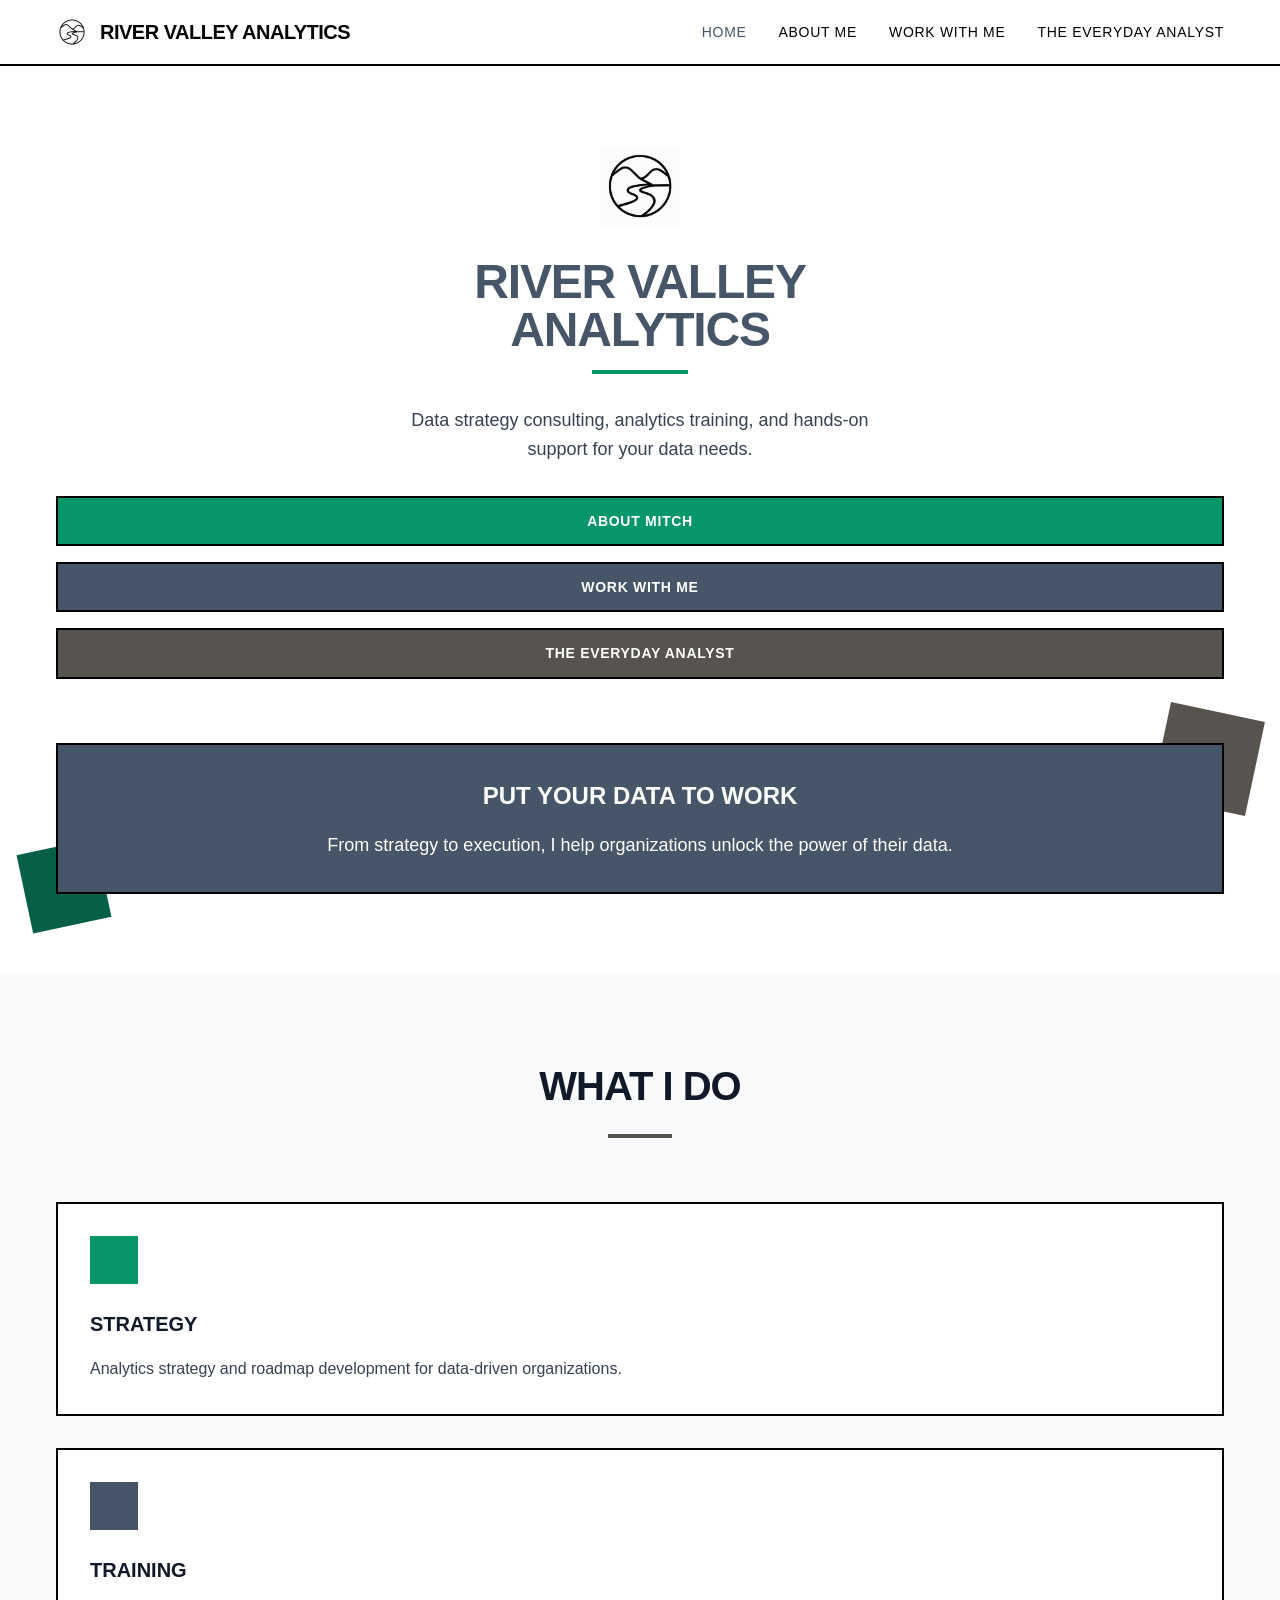
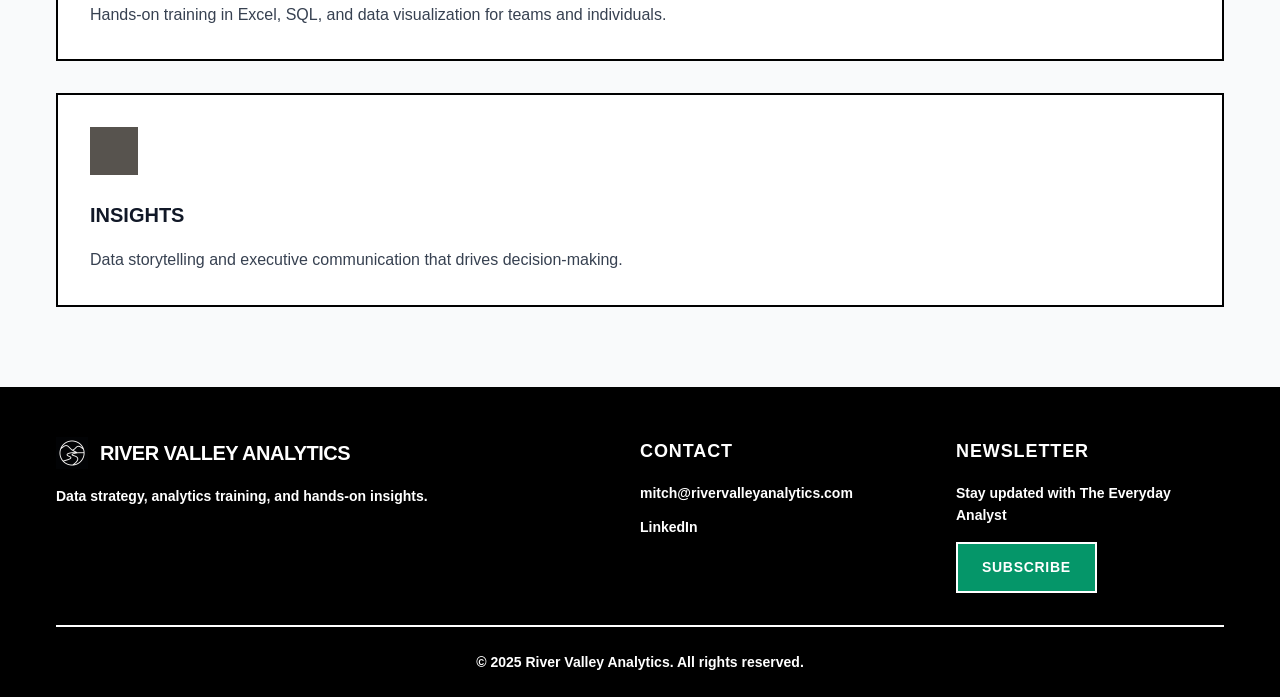
==== index.html @ a7c8295b "creating new site" ====
<!DOCTYPE html>
<html lang="en">
<head>
    <meta charset="UTF-8">
    <meta name="viewport" content="width=device-width, initial-scale=1.0">
    <title>River Valley Analytics</title>
    <meta name="description" content="Data strategy, analytics training, and hands-on insights from an experienced analytics leader.">
    <link rel="stylesheet" href="styles.css">
</head>
<body>
    <!-- Navigation -->
    <nav class="nav">
        <div class="nav-container">
            <div class="nav-content">
                <a href="index.html" class="nav-brand">
                    <img src="public/images/river-valley-logo.png" alt="River Valley Analytics Logo" class="nav-logo">
                    <span class="nav-title">River Valley Analytics</span>
                </a>
                
                <div class="nav-links">
                    <a href="index.html" class="nav-link active">Home</a>
                    <a href="about.html" class="nav-link">About Me</a>
                    <a href="work-with-me.html" class="nav-link">Work With Me</a>
                    <a href="the-everyday-analyst.html" class="nav-link">The Everyday Analyst</a>
                </div>
            </div>
        </div>
    </nav>

    <!-- Main Content -->
    <main>
        <!-- Hero Section -->
        <section class="hero">
            <div class="container">
                <div class="hero-grid">
                    <div class="hero-content">
                        <div class="hero-logo">
                            <img src="public/images/river-valley-logo.png" alt="River Valley Analytics Logo" class="hero-logo-img">
                        </div>
                        
                        <h1 class="hero-title">
                            River Valley
                            <span class="hero-title-accent">Analytics</span>
                        </h1>
                        <div class="hero-divider"></div>
                        
                        <p class="hero-description">
                            Data strategy consulting, analytics training, and hands-on support for your data needs.
                        </p>
                        
                        <div class="hero-buttons">
                            <a href="about.html" class="btn btn-primary">About Mitch</a>
                            <a href="work-with-me.html" class="btn btn-secondary">Work With Me</a>
                            <a href="the-everyday-analyst.html" class="btn btn-tertiary">The Everyday Analyst</a>
                        </div>
                    </div>
                    
                    <div class="hero-card-container">
                        <div class="hero-decorative hero-decorative-1"></div>
                        <div class="hero-decorative hero-decorative-2"></div>
                        <div class="hero-card">
                            <h3 class="hero-card-title">Put Your Data to Work</h3>
                            <p class="hero-card-text">
                                From strategy to execution, I help organizations unlock the power of their data.
                            </p>
                        </div>
                    </div>
                </div>
            </div>
        </section>
        
        <!-- Features Section -->
        <section class="features">
            <div class="container">
                <div class="features-header">
                    <h2 class="features-title">What I Do</h2>
                    <div class="features-divider"></div>
                </div>
                
                <div class="features-grid">
                    <div class="feature-card">
                        <div class="feature-icon feature-icon-strategy"></div>
                        <h3 class="feature-title">Strategy</h3>
                        <p class="feature-description">
                            Analytics strategy and roadmap development for data-driven organizations.
                        </p>
                    </div>
                    
                    <div class="feature-card">
                        <div class="feature-icon feature-icon-training"></div>
                        <h3 class="feature-title">Training</h3>
                        <p class="feature-description">
                            Hands-on training in Excel, SQL, and data visualization for teams and individuals.
                        </p>
                    </div>
                    
                    <div class="feature-card">
                        <div class="feature-icon feature-icon-insights"></div>
                        <h3 class="feature-title">Insights</h3>
                        <p class="feature-description">
                            Data storytelling and executive communication that drives decision-making.
                        </p>
                    </div>
                </div>
            </div>
        </section>
    </main>

    <!-- Footer -->
    <footer class="footer">
        <div class="container">
            <div class="footer-grid">
                <div class="footer-brand">
                    <div class="footer-logo">
                        <img src="public/images/river-valley-logo.png" alt="River Valley Analytics Logo" class="footer-logo-img">
                        <h3 class="footer-brand-title">River Valley Analytics</h3>
                    </div>
                    <p class="footer-brand-text">Data strategy, analytics training, and hands-on insights.</p>
                </div>
                
                <div class="footer-contact">
                    <h4 class="footer-section-title">Contact</h4>
                    <div class="footer-links">
                        <a href="mailto:mitch@rivervalleyanalytics.com" class="footer-link">
                            <span>mitch@rivervalleyanalytics.com</span>
                        </a>
                        <a href="https://www.linkedin.com/in/gravesmitchell/" target="_blank" rel="noopener noreferrer" class="footer-link">
                            <span>LinkedIn</span>
                        </a>
                    </div>
                </div>
                
                <div class="footer-newsletter">
                    <h4 class="footer-section-title">Newsletter</h4>
                    <p class="footer-newsletter-text">Stay updated with The Everyday Analyst</p>
                    <a href="https://theeverydayanalyst.substack.com/" target="_blank" rel="noopener noreferrer" class="btn btn-newsletter">
                        Subscribe
                    </a>
                </div>
            </div>
            
            <div class="footer-bottom">
                <p class="footer-copyright">© 2025 River Valley Analytics. All rights reserved.</p>
            </div>
        </div>
    </footer>

    <!-- <script src="script.js"></script> -->
</body>
</html>
---- styles.css ----
/* Reset and Base Styles */
* {
  margin: 0;
  padding: 0;
  box-sizing: border-box;
}

body {
  font-family: -apple-system, BlinkMacSystemFont, "Segoe UI", Roboto, sans-serif;
  line-height: 1.6;
  color: #111827;
  background-color: #ffffff;
}

.container {
  max-width: 1200px;
  margin: 0 auto;
  padding: 0 1rem;
}

/* Navigation */
.nav {
  background: #ffffff;
  border-bottom: 2px solid #000000;
  position: sticky;
  top: 0;
  z-index: 1000;
}

.nav-container {
  max-width: 1200px;
  margin: 0 auto;
  padding: 0 1rem;
}

.nav-content {
  display: flex;
  flex-direction: column;
  gap: 1rem;
  padding: 1rem 0;
}

.nav-brand {
  display: flex;
  align-items: center;
  justify-content: center;
  gap: 0.75rem;
  text-decoration: none;
  color: #000000;
  transition: opacity 0.2s;
}

.nav-brand:hover {
  opacity: 0.8;
}

.nav-logo {
  width: 2rem;
  height: 2rem;
}

.nav-title {
  font-weight: 700;
  font-size: 1.125rem;
  text-transform: uppercase;
  letter-spacing: -0.025em;
}

.nav-links {
  display: flex;
  flex-direction: column;
  gap: 0.75rem;
  align-items: center;
}

.nav-link {
  font-weight: 500;
  text-transform: uppercase;
  letter-spacing: 0.05em;
  font-size: 0.875rem;
  text-decoration: none;
  color: #000000;
  transition: color 0.2s;
  padding: 0.5rem 1rem;
  border: 1px solid transparent;
}

.nav-link:hover,
.nav-link.active {
  color: #475569;
  border-color: #475569;
}

/* Remove mobile menu elements since we're not using them */
.mobile-menu-btn,
.mobile-menu {
  display: none;
}

/* Desktop Navigation - horizontal layout */
@media (min-width: 768px) {
  .nav-content {
    flex-direction: row;
    justify-content: space-between;
    align-items: center;
    padding: 0;
    height: 4rem;
  }

  .nav-brand {
    justify-content: flex-start;
  }

  .nav-title {
    font-size: 1.25rem;
  }

  .nav-links {
    flex-direction: row;
    gap: 2rem;
  }

  .nav-link {
    padding: 0;
    border: none;
  }
}

/* Tablet Navigation - slightly more compact */
@media (min-width: 480px) and (max-width: 767px) {
  .nav-links {
    flex-direction: row;
    flex-wrap: wrap;
    justify-content: center;
    gap: 1rem;
  }

  .nav-link {
    font-size: 0.8rem;
    padding: 0.4rem 0.8rem;
  }
}

/* Buttons */
.btn {
  display: inline-flex;
  align-items: center;
  justify-content: center;
  gap: 0.5rem;
  padding: 0.75rem 1.5rem;
  font-weight: 700;
  text-transform: uppercase;
  letter-spacing: 0.05em;
  font-size: 0.875rem;
  text-decoration: none;
  border: 2px solid #000000;
  transition: all 0.2s;
  cursor: pointer;
}

.btn:hover {
  transform: translate(1px, 1px);
  box-shadow: 4px 4px 0px 0px #000000;
}

.btn-primary {
  background: #059669;
  color: #ffffff;
}

.btn-primary:hover {
  background: #047857;
}

.btn-secondary {
  background: #475569;
  color: #ffffff;
}

.btn-secondary:hover {
  background: #334155;
}

.btn-tertiary {
  background: #57534e;
  color: #ffffff;
}

.btn-tertiary:hover {
  background: #44403c;
}

.btn-newsletter {
  background: #059669;
  color: #ffffff;
  border-color: #ffffff;
}

.btn-newsletter:hover {
  background: #ffffff;
  color: #000000;
  box-shadow: 4px 4px 0px 0px #ffffff;
}

.btn-cta {
  background: #059669;
  color: #ffffff;
  border-color: #ffffff;
}

.btn-cta:hover {
  box-shadow: 4px 4px 0px 0px #ffffff;
}

/* Hero Section */
.hero {
  padding: 5rem 0;
}

.hero-grid {
  display: grid;
  grid-template-columns: 1fr;
  gap: 4rem;
  align-items: center;
}

.hero-content {
  text-align: center;
}

.hero-logo {
  display: flex;
  justify-content: center;
  margin-bottom: 2rem;
}

.hero-logo-img {
  width: 5rem;
  height: 5rem;
}

.hero-title {
  font-weight: 900;
  font-size: 3rem;
  text-transform: uppercase;
  letter-spacing: -0.025em;
  line-height: 1;
  color: #475569;
  margin-bottom: 1rem;
}

.hero-title-accent {
  display: block;
  color: #475569;
}

.hero-divider {
  width: 6rem;
  height: 0.25rem;
  background: #059669;
  margin: 0 auto 2rem;
}

.hero-description {
  font-size: 1.125rem;
  font-weight: 500;
  color: #374151;
  margin-bottom: 2rem;
  max-width: 32rem;
  margin-left: auto;
  margin-right: auto;
}

.hero-buttons {
  display: flex;
  flex-direction: column;
  gap: 1rem;
}

.hero-card-container {
  position: relative;
}

.hero-decorative {
  position: absolute;
  z-index: -1;
}

.hero-decorative-1 {
  top: -2rem;
  right: -2rem;
  width: 6rem;
  height: 6rem;
  background: #57534e;
  transform: rotate(12deg);
}

.hero-decorative-2 {
  bottom: -2rem;
  left: -2rem;
  width: 5rem;
  height: 5rem;
  background: #065f46;
  transform: rotate(-12deg);
}

.hero-card {
  background: #475569;
  color: #ffffff;
  padding: 2rem;
  border: 2px solid #000000;
  text-align: center;
  position: relative;
  z-index: 10;
  transition: all 0.2s;
}

.hero-card:hover {
  transform: translate(1px, 1px);
  box-shadow: 6px 6px 0px 0px #000000;
}

.hero-card-title {
  font-weight: 700;
  font-size: 1.5rem;
  text-transform: uppercase;
  margin-bottom: 1rem;
}

.hero-card-text {
  font-weight: 500;
  font-size: 1.125rem;
}

/* Features Section */
.features {
  padding: 5rem 0;
  background: #f9fafb;
}

.features-header {
  text-align: center;
  margin-bottom: 4rem;
}

.features-title {
  font-weight: 700;
  font-size: 2.5rem;
  text-transform: uppercase;
  letter-spacing: -0.025em;
  margin-bottom: 1rem;
}

.features-divider {
  width: 4rem;
  height: 0.25rem;
  background: #57534e;
  margin: 0 auto;
}

.features-grid {
  display: grid;
  grid-template-columns: 1fr;
  gap: 2rem;
}

.feature-card {
  background: #ffffff;
  padding: 2rem;
  border: 2px solid #000000;
  transition: all 0.2s;
}

.feature-card:hover {
  transform: translate(1px, 1px);
  box-shadow: 6px 6px 0px 0px #000000;
}

.feature-icon {
  width: 3rem;
  height: 3rem;
  margin-bottom: 1.5rem;
}

.feature-icon-strategy {
  background: #059669;
}

.feature-icon-training {
  background: #475569;
}

.feature-icon-insights {
  background: #57534e;
}

.feature-title {
  font-weight: 700;
  font-size: 1.25rem;
  text-transform: uppercase;
  margin-bottom: 1rem;
}

.feature-description {
  font-weight: 500;
  color: #374151;
}

/* Page Content */
.page-content {
  padding: 5rem 0;
}

.page-header {
  text-align: center;
  margin-bottom: 4rem;
}

.page-logo {
  display: flex;
  justify-content: center;
  margin-bottom: 1.5rem;
}

.page-logo-img {
  width: 4rem;
  height: 4rem;
}

.page-title {
  font-weight: 900;
  font-size: 3rem;
  text-transform: uppercase;
  letter-spacing: -0.025em;
  margin-bottom: 1rem;
}

.page-title-accent {
  color: #475569;
}

.page-divider {
  width: 6rem;
  height: 0.25rem;
  background: #059669;
  margin: 0 auto 1.5rem;
}

.page-description {
  font-size: 1.125rem;
  font-weight: 500;
  color: #374151;
  max-width: 48rem;
  margin: 0 auto;
}

/* About Page */
.about-grid {
  display: grid;
  grid-template-columns: 1fr;
  gap: 3rem;
}

.about-content {
  display: flex;
  flex-direction: column;
  gap: 2rem;
}

.content-card {
  background: #ffffff;
  padding: 2rem;
  border: 2px solid #000000;
  transition: all 0.2s;
}

.content-card:hover {
  transform: translate(1px, 1px);
  box-shadow: 6px 6px 0px 0px #000000;
}

.content-card-primary {
  background: #475569;
  color: #ffffff;
}

.content-card-title {
  font-weight: 700;
  font-size: 1.5rem;
  text-transform: uppercase;
  margin-bottom: 1.5rem;
}

.content-card-text p {
  margin-bottom: 1rem;
}

.content-card-text p:last-child {
  margin-bottom: 0;
}

.about-sidebar {
  display: flex;
  flex-direction: column;
  gap: 2rem;
}

.profile-card {
  background: #ffffff;
  padding: 2rem;
  border: 2px solid #000000;
  text-align: center;
  transition: all 0.2s;
}

.profile-card:hover {
  transform: translate(1px, 1px);
  box-shadow: 6px 6px 0px 0px #000000;
}

.profile-image {
  width: 10rem;
  height: 10rem;
  margin: 0 auto 1.5rem;
  overflow: hidden;
  border: 2px solid #000000;
}

.profile-img {
  width: 100%;
  height: 100%;
  object-fit: cover;
}

.profile-name {
  font-weight: 700;
  font-size: 1.25rem;
  text-transform: uppercase;
  margin-bottom: 0.5rem;
}

.profile-title {
  font-weight: 500;
  color: #6b7280;
}

.highlights-card {
  background: #57534e;
  color: #ffffff;
  padding: 2rem;
  border: 2px solid #000000;
  transition: all 0.2s;
}

.highlights-card:hover {
  transform: translate(1px, 1px);
  box-shadow: 6px 6px 0px 0px #000000;
}

.highlights-title {
  font-weight: 700;
  font-size: 1.25rem;
  text-transform: uppercase;
  margin-bottom: 1.5rem;
}

.highlights-content {
  display: flex;
  flex-direction: column;
  gap: 1.5rem;
}

.highlight-item {
  display: flex;
  flex-direction: column;
  gap: 0.5rem;
}

.highlight-label {
  font-weight: 700;
  font-size: 0.875rem;
  text-transform: uppercase;
  color: #86efac;
}

.highlight-value {
  font-weight: 500;
  font-size: 1.125rem;
}

.highlight-list {
  display: flex;
  flex-direction: column;
  gap: 0.25rem;
}

.highlight-list-item {
  font-weight: 500;
  font-size: 0.875rem;
}

.toolset-grid {
  display: grid;
  grid-template-columns: 1fr 1fr;
  gap: 0.25rem;
}

.tool-tag {
  background: #ffffff;
  color: #57534e;
  padding: 0.25rem 0.5rem;
  font-weight: 500;
  font-size: 0.75rem;
  text-align: center;
}

/* Services Grid */
.services-grid {
  display: grid;
  grid-template-columns: 1fr;
  gap: 3rem;
  margin-bottom: 4rem;
}

.service-section {
  display: flex;
  flex-direction: column;
  gap: 2rem;
}

.service-card {
  padding: 2rem;
  border: 2px solid #000000;
  transition: all 0.2s;
}

.service-card:hover {
  transform: translate(1px, 1px);
  box-shadow: 6px 6px 0px 0px #000000;
}

.service-card-primary {
  background: #475569;
  color: #ffffff;
}

.service-card-secondary {
  background: #059669;
  color: #ffffff;
}

.service-card-title {
  font-weight: 700;
  font-size: 1.5rem;
  text-transform: uppercase;
  margin-bottom: 1.5rem;
}

.service-list {
  display: flex;
  flex-direction: column;
  gap: 1.5rem;
}

.service-item-title {
  font-weight: 700;
  font-size: 1.125rem;
  text-transform: uppercase;
  margin-bottom: 0.5rem;
}

.service-item-tagline {
  font-weight: 500;
  font-size: 0.8rem;
  color: #86efac;
  margin-bottom: 0.5rem;
}

.service-item-description {
  font-size: 0.875rem;
}

.engagement-card {
  background: #57534e;
  color: #ffffff;
  padding: 2rem;
  border: 2px solid #000000;
  transition: all 0.2s;
}

.engagement-card:hover {
  transform: translate(1px, 1px);
  box-shadow: 6px 6px 0px 0px #000000;
}

.engagement-title {
  font-weight: 700;
  font-size: 1.25rem;
  text-transform: uppercase;
  margin-bottom: 1rem;
}

.engagement-steps {
  display: flex;
  flex-direction: column;
  gap: 0.75rem;
}

.engagement-step {
  display: flex;
  align-items: center;
  gap: 0.75rem;
}

.engagement-step-number {
  width: 2rem;
  height: 2rem;
  background: #ffffff;
  color: #57534e;
  font-weight: 700;
  font-size: 0.875rem;
  display: flex;
  align-items: center;
  justify-content: center;
}

.engagement-step-text {
  font-weight: 500;
}

/* CTA Section */
.cta-section {
  margin-top: 4rem;
}

.cta-card {
  background: #000000;
  color: #ffffff;
  padding: 2rem;
  text-align: center;
  border: 2px solid #000000;
}

.cta-title {
  font-weight: 700;
  font-size: 1.875rem;
  text-transform: uppercase;
  margin-bottom: 1rem;
}

.cta-description {
  font-size: 1.125rem;
  font-weight: 500;
  margin-bottom: 2rem;
  max-width: 32rem;
  margin-left: auto;
  margin-right: auto;
}

.cta-note {
  font-weight: 500;
  color: #d1d5db;
  margin-top: 1.5rem;
}

.btn-icon {
  font-size: 1.25rem;
}

/* The Everyday Analyst Page */
.analyst-page {
  padding: 5rem 0;
  background: #f9fafb;
}

.analyst-header {
  text-align: center;
  margin-bottom: 4rem;
}

.analyst-title {
  font-weight: 900;
  font-size: 2.5rem;
  text-transform: uppercase;
  letter-spacing: -0.025em;
  margin-bottom: 1rem;
}

.analyst-title-accent {
  color: #059669;
}

.analyst-title-secondary {
  color: #374151;
}

.analyst-divider {
  width: 4rem;
  height: 0.25rem;
  background: #374151;
  margin: 0 auto 1.5rem;
}

.analyst-description {
  font-size: 1.125rem;
  font-weight: 500;
  color: #6b7280;
  max-width: 32rem;
  margin: 0 auto;
  line-height: 1.6;
}

.analyst-grid {
  display: grid;
  grid-template-columns: 1fr;
  gap: 2rem;
  margin-bottom: 4rem;
}

.analyst-section {
  padding: 2rem;
  border-radius: 0;
}

.analyst-newsletter {
  background: #475569;
  color: #ffffff;
}

.analyst-training {
  background: #57534e;
  color: #ffffff;
}

.analyst-section-header {
  display: flex;
  align-items: center;
  gap: 0.75rem;
  margin-bottom: 1.5rem;
}

.analyst-icon {
  font-size: 1.5rem;
}

.analyst-section-title {
  font-weight: 700;
  font-size: 1.25rem;
  text-transform: uppercase;
  letter-spacing: 0.05em;
}

.analyst-section-description {
  margin-bottom: 1.5rem;
  line-height: 1.6;
}

.analyst-features {
  display: flex;
  flex-direction: column;
  gap: 0.75rem;
  margin-bottom: 1.5rem;
}

.analyst-feature {
  display: flex;
  align-items: flex-start;
  gap: 0.75rem;
}

.analyst-feature-dot {
  width: 0.5rem;
  height: 0.5rem;
  background: #6ee7b7;
  border-radius: 50%;
  margin-top: 0.5rem;
  flex-shrink: 0;
}

.analyst-feature-text {
  font-size: 0.875rem;
}

.analyst-perfect-for {
  margin-bottom: 2rem;
}

.analyst-perfect-for-title {
  font-weight: 700;
  font-size: 0.875rem;
  text-transform: uppercase;
  letter-spacing: 0.05em;
  margin-bottom: 1rem;
}

.analyst-perfect-for-grid {
  display: grid;
  grid-template-columns: 1fr 1fr;
  gap: 0.5rem;
}

.analyst-perfect-for-item {
  background: #ffffff;
  color: #475569;
  padding: 0.75rem;
  font-weight: 500;
  font-size: 0.875rem;
  text-align: center;
}

.btn-newsletter-cta {
  background: #059669;
  color: #ffffff;
  border: none;
  text-transform: uppercase;
  letter-spacing: 0.05em;
  font-weight: 700;
  padding: 0.75rem 1.5rem;
  transition: background-color 0.2s;
}

.btn-newsletter-cta:hover {
  background: #047857;
  transform: none;
  box-shadow: none;
}

.analyst-course-title {
  font-weight: 700;
  font-size: 1.125rem;
  text-transform: uppercase;
  margin-bottom: 1rem;
}

.analyst-learn-box {
  background: #ffffff;
  color: #57534e;
  padding: 1rem;
  margin-bottom: 1rem;
}

.analyst-learn-title {
  font-weight: 700;
  font-size: 0.875rem;
  text-transform: uppercase;
  letter-spacing: 0.05em;
  margin-bottom: 0.75rem;
}

.analyst-learn-list {
  list-style: none;
  display: flex;
  flex-direction: column;
  gap: 0.5rem;
}

.analyst-learn-list li {
  font-size: 0.875rem;
}

.analyst-join-box {
  background: #059669;
  color: #ffffff;
  padding: 1rem;
}

.analyst-join-title {
  font-weight: 700;
  font-size: 0.875rem;
  text-transform: uppercase;
  letter-spacing: 0.05em;
  margin-bottom: 0.75rem;
}

.analyst-join-text {
  font-size: 0.875rem;
  line-height: 1.6;
}

.analyst-cta {
  margin-top: 4rem;
}

.analyst-cta-content {
  background: #000000;
  color: #ffffff;
  padding: 2rem;
  text-align: center;
}

.analyst-cta-title {
  font-weight: 700;
  font-size: 1.5rem;
  text-transform: uppercase;
  margin-bottom: 1rem;
}

.analyst-cta-description {
  font-size: 1.125rem;
  margin-bottom: 1.5rem;
  max-width: 32rem;
  margin-left: auto;
  margin-right: auto;
}

.analyst-cta-buttons {
  display: flex;
  flex-direction: column;
  gap: 1rem;
  align-items: center;
}

.btn-cta-primary {
  background: #059669;
  color: #ffffff;
  border: 2px solid #ffffff;
  text-transform: uppercase;
  letter-spacing: 0.05em;
  font-weight: 700;
  padding: 0.75rem 1.5rem;
  transition: background-color 0.2s;
}

.btn-cta-primary:hover {
  background: #047857;
}

/* Footer */
.footer {
  background: #000000;
  color: #ffffff;
  border-top: 2px solid #000000;
  padding: 3rem 0 1.5rem;
}

.footer-grid {
  display: grid;
  grid-template-columns: 1fr;
  gap: 2rem;
}

.footer-brand {
  text-align: center;
}

.footer-logo {
  display: flex;
  align-items: center;
  justify-content: center;
  gap: 0.75rem;
  margin-bottom: 1rem;
}

.footer-logo-img {
  width: 2rem;
  height: 2rem;
  filter: invert(1);
}

.footer-brand-title {
  font-weight: 900;
  font-size: 1.25rem;
  text-transform: uppercase;
  letter-spacing: -0.025em;
  margin: 0;
}

.footer-brand-text {
  font-weight: 700;
  font-size: 0.875rem;
  margin: 0;
}

.footer-contact,
.footer-newsletter {
  text-align: center;
}

.footer-section-title {
  font-weight: 900;
  font-size: 1.125rem;
  text-transform: uppercase;
  letter-spacing: 0.05em;
  margin-bottom: 1rem;
}

.footer-links {
  display: flex;
  flex-direction: column;
  gap: 0.75rem;
  align-items: center;
}

.footer-link {
  display: flex;
  align-items: center;
  gap: 0.5rem;
  font-weight: 700;
  font-size: 0.875rem;
  color: #ffffff;
  text-decoration: none;
  transition: color 0.2s;
}

.footer-link:hover {
  color: #059669;
}

.footer-icon {
  font-size: 1rem;
  width: 1.25rem;
  text-align: center;
}

.footer-newsletter-text {
  font-weight: 700;
  font-size: 0.875rem;
  margin-bottom: 1rem;
}

.footer-bottom {
  border-top: 2px solid #ffffff;
  margin-top: 2rem;
  padding-top: 1.5rem;
  text-align: center;
}

.footer-copyright {
  font-weight: 700;
  font-size: 0.875rem;
  margin: 0;
}

/* Desktop Footer Layout */
@media (min-width: 768px) {
  .footer-grid {
    grid-template-columns: 2fr 1fr 1fr;
    gap: 3rem;
    text-align: left;
  }

  .footer-brand,
  .footer-contact,
  .footer-newsletter {
    text-align: left;
  }

  .footer-logo {
    justify-content: flex-start;
  }

  .footer-links {
    align-items: flex-start;
  }
}
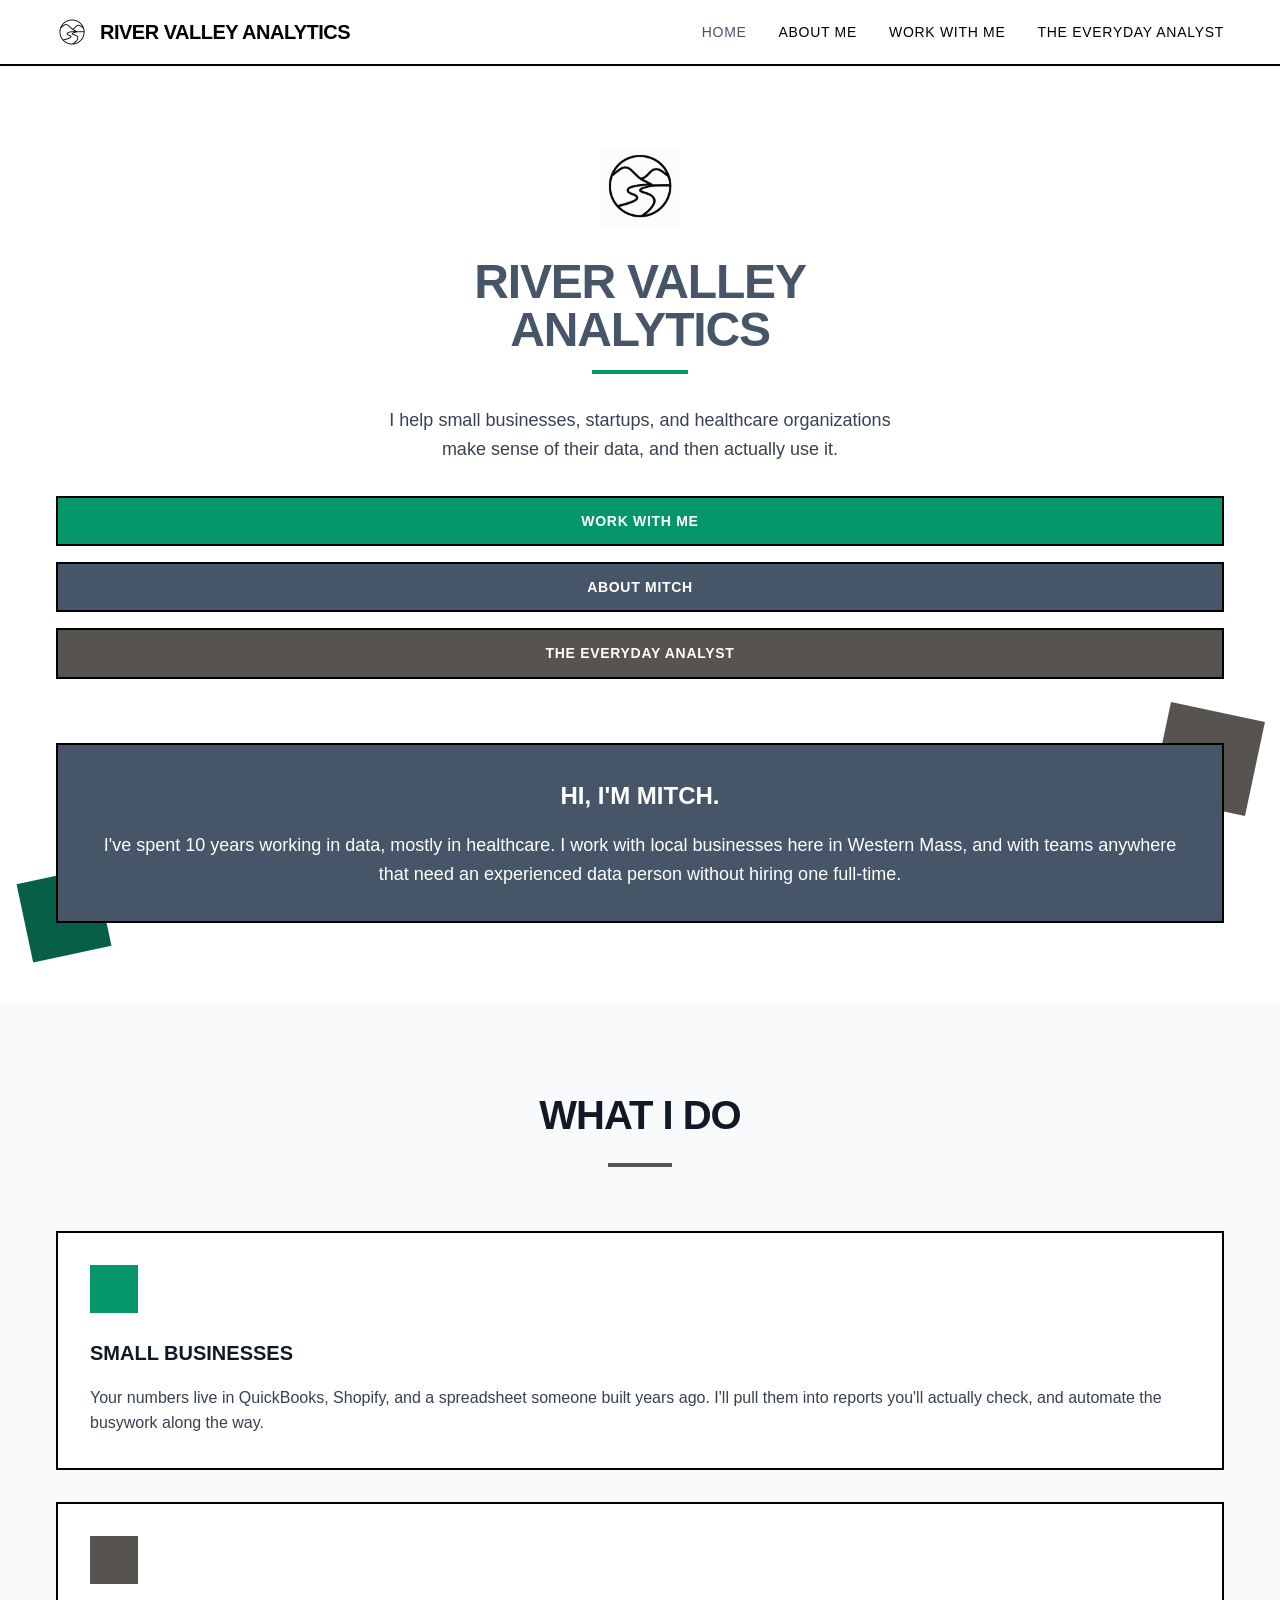
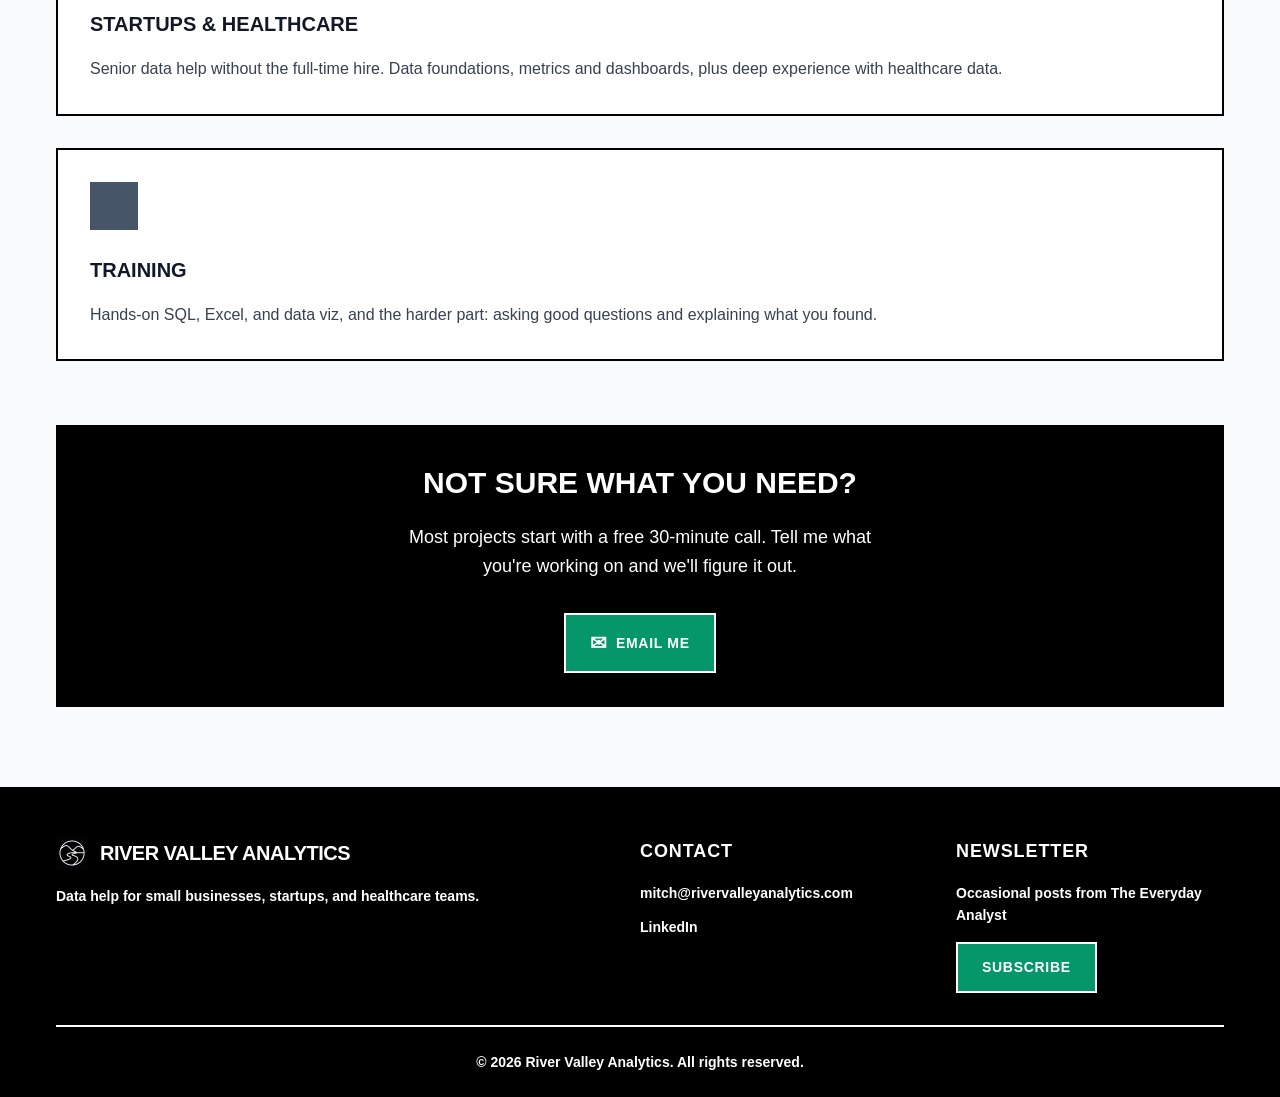
==== commit 99e56a14: "Rewrite site copy in Mitch's voice and clarify offerings - Reorganize services around who's hiring: " ====
--- a/index.html
+++ b/index.html
@@ -4,7 +4,7 @@
     <meta charset="UTF-8">
     <meta name="viewport" content="width=device-width, initial-scale=1.0">
     <title>River Valley Analytics</title>
-    <meta name="description" content="Data strategy, analytics training, and hands-on insights from an experienced analytics leader.">
+    <meta name="description" content="Data help for small businesses in Western Mass, startups, and healthcare organizations. Dashboards, data foundations, healthcare data expertise, and training.">
     <link rel="stylesheet" href="styles.css">
 </head>
 <body>
@@ -16,7 +16,7 @@
                     <img src="public/images/river-valley-logo.png" alt="River Valley Analytics Logo" class="nav-logo">
                     <span class="nav-title">River Valley Analytics</span>
                 </a>
-                
+
                 <div class="nav-links">
                     <a href="index.html" class="nav-link active">Home</a>
                     <a href="about.html" class="nav-link">About Me</a>
@@ -37,38 +37,39 @@
                         <div class="hero-logo">
                             <img src="public/images/river-valley-logo.png" alt="River Valley Analytics Logo" class="hero-logo-img">
                         </div>
-                        
+
                         <h1 class="hero-title">
                             River Valley
                             <span class="hero-title-accent">Analytics</span>
                         </h1>
                         <div class="hero-divider"></div>
-                        
+
                         <p class="hero-description">
-                            Data strategy consulting, analytics training, and hands-on support for your data needs.
+                            I help small businesses, startups, and healthcare organizations make sense of their data, and then actually use it.
                         </p>
-                        
+
                         <div class="hero-buttons">
-                            <a href="about.html" class="btn btn-primary">About Mitch</a>
-                            <a href="work-with-me.html" class="btn btn-secondary">Work With Me</a>
+                            <a href="work-with-me.html" class="btn btn-primary">Work With Me</a>
+                            <a href="about.html" class="btn btn-secondary">About Mitch</a>
                             <a href="the-everyday-analyst.html" class="btn btn-tertiary">The Everyday Analyst</a>
                         </div>
                     </div>
-                    
+
                     <div class="hero-card-container">
                         <div class="hero-decorative hero-decorative-1"></div>
                         <div class="hero-decorative hero-decorative-2"></div>
                         <div class="hero-card">
-                            <h3 class="hero-card-title">Put Your Data to Work</h3>
+                            <h3 class="hero-card-title">Hi, I'm Mitch.</h3>
                             <p class="hero-card-text">
-                                From strategy to execution, I help organizations unlock the power of their data.
+                                I've spent 10 years working in data, mostly in healthcare. I work with local businesses here in
+                                Western Mass, and with teams anywhere that need an experienced data person without hiring one full-time.
                             </p>
                         </div>
                     </div>
                 </div>
             </div>
         </section>
-        
+
         <!-- Features Section -->
         <section class="features">
             <div class="container">
@@ -76,30 +77,46 @@
                     <h2 class="features-title">What I Do</h2>
                     <div class="features-divider"></div>
                 </div>
-                
+
                 <div class="features-grid">
                     <div class="feature-card">
                         <div class="feature-icon feature-icon-strategy"></div>
-                        <h3 class="feature-title">Strategy</h3>
+                        <h3 class="feature-title">Small Businesses</h3>
                         <p class="feature-description">
-                            Analytics strategy and roadmap development for data-driven organizations.
+                            Your numbers live in QuickBooks, Shopify, and a spreadsheet someone built years ago. I'll pull them
+                            into reports you'll actually check, and automate the busywork along the way.
                         </p>
                     </div>
-                    
+
+                    <div class="feature-card">
+                        <div class="feature-icon feature-icon-insights"></div>
+                        <h3 class="feature-title">Startups &amp; Healthcare</h3>
+                        <p class="feature-description">
+                            Senior data help without the full-time hire. Data foundations, metrics and dashboards, plus deep
+                            experience with healthcare data.
+                        </p>
+                    </div>
+
                     <div class="feature-card">
                         <div class="feature-icon feature-icon-training"></div>
                         <h3 class="feature-title">Training</h3>
                         <p class="feature-description">
-                            Hands-on training in Excel, SQL, and data visualization for teams and individuals.
+                            Hands-on SQL, Excel, and data viz, and the harder part: asking good questions and explaining what
+                            you found.
                         </p>
                     </div>
-                    
-                    <div class="feature-card">
-                        <div class="feature-icon feature-icon-insights"></div>
-                        <h3 class="feature-title">Insights</h3>
-                        <p class="feature-description">
-                            Data storytelling and executive communication that drives decision-making.
+                </div>
+
+                <div class="cta-section">
+                    <div class="cta-card">
+                        <h2 class="cta-title">Not Sure What You Need?</h2>
+                        <p class="cta-description">
+                            Most projects start with a free 30-minute call. Tell me what you're working on and we'll figure it out.
                         </p>
+                        <a href="mailto:mitch@rivervalleyanalytics.com?subject=Let's talk" class="btn btn-cta">
+                            <span class="btn-icon">✉</span>
+                            <span>Email Me</span>
+                        </a>
                     </div>
                 </div>
             </div>
@@ -115,9 +132,9 @@
                         <img src="public/images/river-valley-logo.png" alt="River Valley Analytics Logo" class="footer-logo-img">
                         <h3 class="footer-brand-title">River Valley Analytics</h3>
                     </div>
-                    <p class="footer-brand-text">Data strategy, analytics training, and hands-on insights.</p>
+                    <p class="footer-brand-text">Data help for small businesses, startups, and healthcare teams.</p>
                 </div>
-                
+
                 <div class="footer-contact">
                     <h4 class="footer-section-title">Contact</h4>
                     <div class="footer-links">
@@ -129,18 +146,18 @@
                         </a>
                     </div>
                 </div>
-                
+
                 <div class="footer-newsletter">
                     <h4 class="footer-section-title">Newsletter</h4>
-                    <p class="footer-newsletter-text">Stay updated with The Everyday Analyst</p>
+                    <p class="footer-newsletter-text">Occasional posts from The Everyday Analyst</p>
                     <a href="https://theeverydayanalyst.substack.com/" target="_blank" rel="noopener noreferrer" class="btn btn-newsletter">
                         Subscribe
                     </a>
                 </div>
             </div>
-            
+
             <div class="footer-bottom">
-                <p class="footer-copyright">© 2025 River Valley Analytics. All rights reserved.</p>
+                <p class="footer-copyright">© 2026 River Valley Analytics. All rights reserved.</p>
             </div>
         </div>
     </footer>
--- a/styles.css
+++ b/styles.css
@@ -457,8 +457,14 @@
 /* About Page */
 .about-grid {
   display: grid;
-  grid-template-columns: 1fr;
-  gap: 3rem;
+  grid-template-columns: 1fr 1fr;
+  gap: 2rem;
+}
+
+.about-column {
+  display: flex;
+  flex-direction: column;
+  gap: 1.5rem;
 }
 
 .about-content {
@@ -497,6 +503,12 @@
 
 .content-card-text p:last-child {
   margin-bottom: 0;
+}
+
+.content-card-text a {
+  color: inherit;
+  font-weight: 600;
+  text-decoration: underline;
 }
 
 .about-sidebar {
@@ -617,9 +629,43 @@
 /* Services Grid */
 .services-grid {
   display: grid;
-  grid-template-columns: 1fr;
-  gap: 3rem;
-  margin-bottom: 4rem;
+  grid-template-columns: 1fr 1fr;
+  gap: 2rem;
+  margin-top: 2rem;
+}
+
+.services-column {
+  display: flex;
+  flex-direction: column;
+  gap: 1.5rem;
+}
+
+/* Responsive design for smaller screens */
+@media (max-width: 768px) {
+  .services-grid {
+    grid-template-columns: 1fr; /* Single column layout */
+    gap: 1.5rem;
+  }
+
+  .services-column {
+    gap: 1rem; /* Reduce spacing between items */
+  }
+
+  .engagement-card {
+    margin-top: 1.5rem; /* Add spacing for better readability */
+  }
+
+  .cta-section {
+    margin-top: 2rem;
+  }
+}
+
+/* Services Grid */
+.services-grid {
+  display: grid;
+  grid-template-columns: 1fr 1fr;
+  gap: 2rem;
+  margin-top: 2rem;
 }
 
 .service-section {
@@ -680,12 +726,31 @@
   font-size: 0.875rem;
 }
 
+.service-card-tertiary {
+  background: #374151;
+  color: #ffffff;
+}
+
+.service-card-lead {
+  font-style: italic;
+  line-height: 1.6;
+  margin-bottom: 1.5rem;
+}
+
+.service-card-note {
+  font-weight: 600;
+  font-size: 0.875rem;
+  color: #86efac;
+  margin-top: 1.5rem;
+}
+
 .engagement-card {
   background: #57534e;
   color: #ffffff;
   padding: 2rem;
   border: 2px solid #000000;
   transition: all 0.2s;
+  margin-top: 2rem;
 }
 
 .engagement-card:hover {
@@ -812,9 +877,9 @@
 
 .analyst-grid {
   display: grid;
-  grid-template-columns: 1fr;
+  grid-template-columns: 1fr 1fr;
   gap: 2rem;
-  margin-bottom: 4rem;
+  margin-top: 2rem;
 }
 
 .analyst-section {
@@ -925,6 +990,55 @@
   box-shadow: none;
 }
 
+.analyst-embed {
+  display: block;
+  width: 100%;
+  height: 320px;
+  background: #ffffff;
+  border: none;
+  margin-bottom: 1.5rem;
+}
+
+.analyst-posts {
+  display: flex;
+  flex-direction: column;
+  gap: 1rem;
+}
+
+.analyst-post {
+  display: block;
+  background: #ffffff;
+  color: #57534e;
+  padding: 1rem;
+  text-decoration: none;
+  border: 2px solid transparent;
+  transition: all 0.2s;
+}
+
+.analyst-post:hover {
+  border-color: #000000;
+  box-shadow: 4px 4px 0px 0px #000000;
+}
+
+.analyst-post-title {
+  font-weight: 700;
+  font-size: 1rem;
+  margin-bottom: 0.5rem;
+  color: #111827;
+}
+
+.analyst-post-text {
+  font-size: 0.875rem;
+  line-height: 1.5;
+}
+
+@media (max-width: 768px) {
+  .analyst-grid,
+  .about-grid {
+    grid-template-columns: 1fr;
+  }
+}
+
 .analyst-course-title {
   font-weight: 700;
   font-size: 1.125rem;
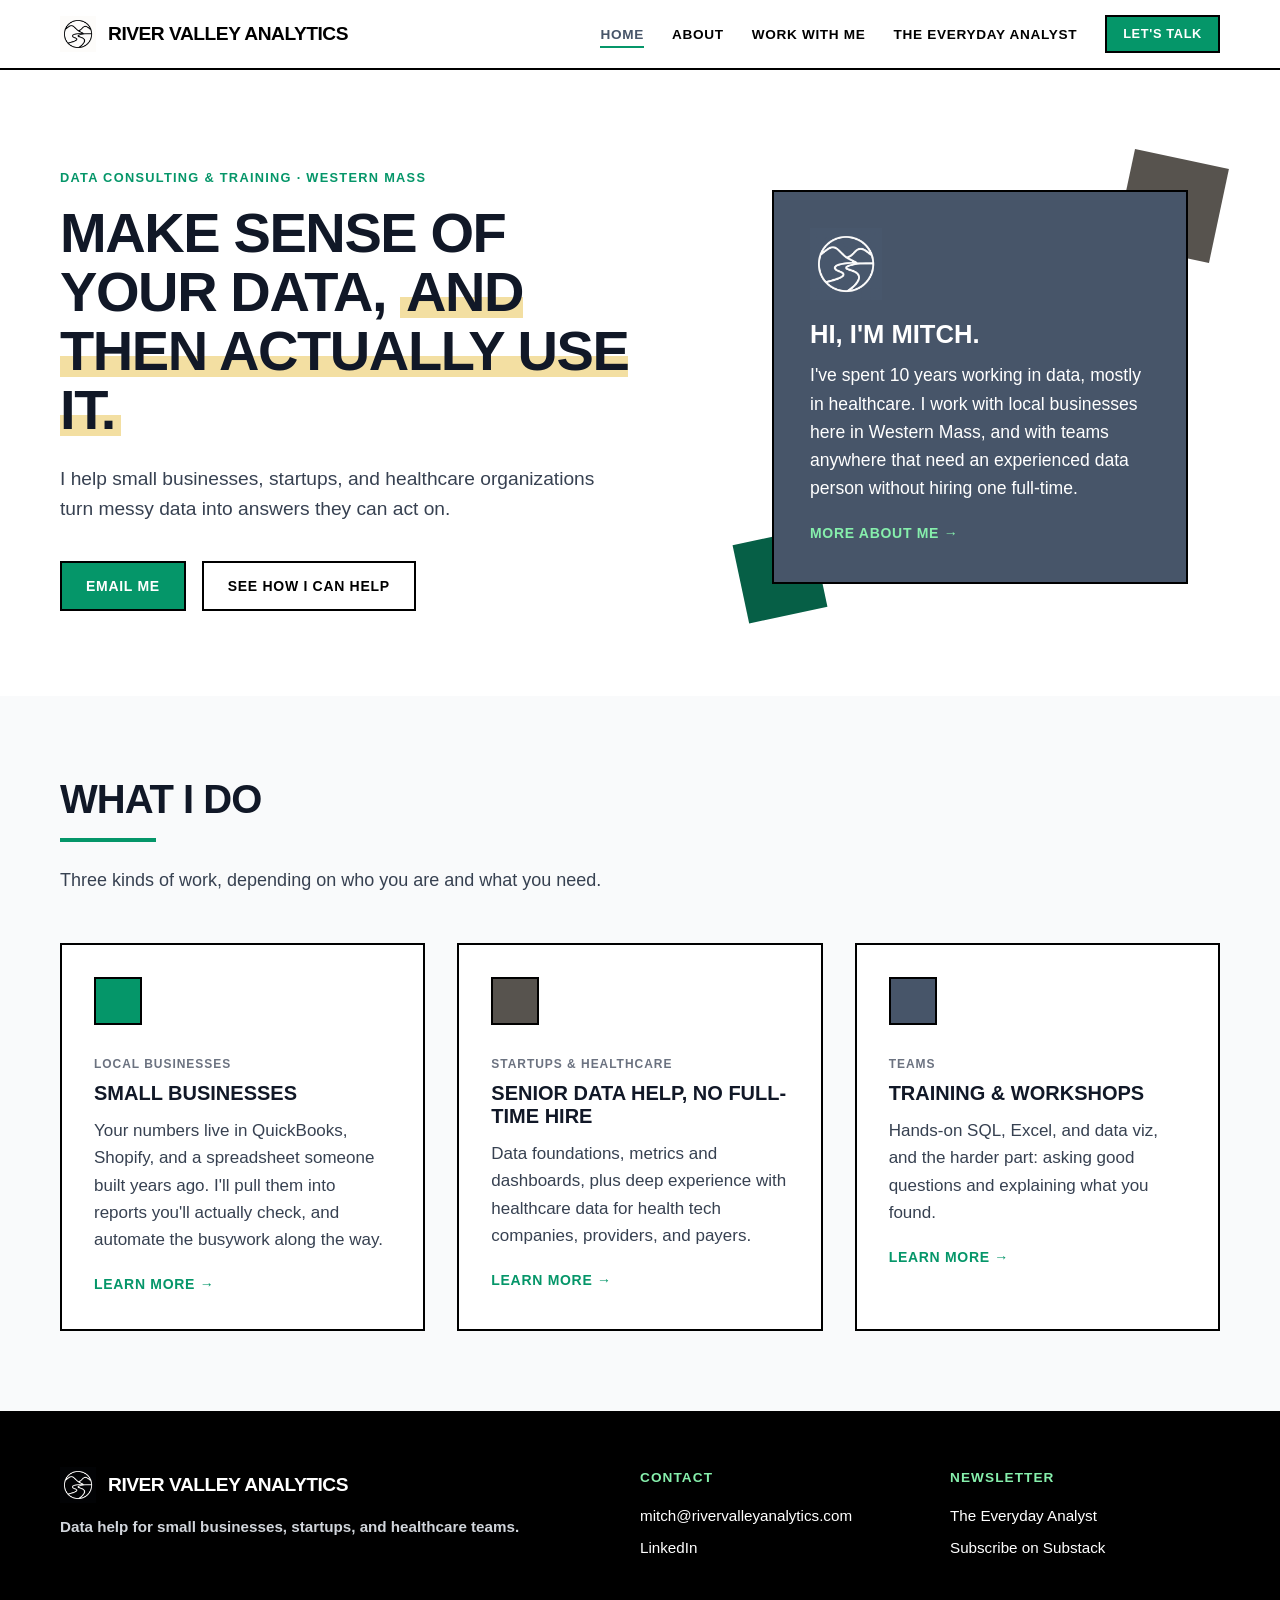
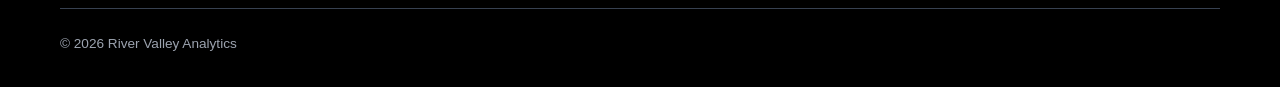
==== commit 5f1d63b7: "Redesign site layout while keeping the original visual style - Replace styles.css with site.css: CSS" ====
--- a/index.html
+++ b/index.html
@@ -5,163 +5,140 @@
     <meta name="viewport" content="width=device-width, initial-scale=1.0">
     <title>River Valley Analytics</title>
     <meta name="description" content="Data help for small businesses in Western Mass, startups, and healthcare organizations. Dashboards, data foundations, healthcare data expertise, and training.">
-    <link rel="stylesheet" href="styles.css">
+    <meta property="og:title" content="River Valley Analytics">
+    <meta property="og:description" content="Data help for small businesses in Western Mass, startups, and healthcare organizations.">
+    <meta property="og:image" content="https://rivervalleyanalytics.com/public/images/river-valley-logo.png">
+    <meta property="og:url" content="https://rivervalleyanalytics.com/">
+    <meta property="og:type" content="website">
+    <link rel="icon" type="image/png" href="public/images/river-valley-logo.png">
+    <link rel="stylesheet" href="site.css?v=1">
 </head>
 <body>
-    <!-- Navigation -->
-    <nav class="nav">
-        <div class="nav-container">
-            <div class="nav-content">
-                <a href="index.html" class="nav-brand">
-                    <img src="public/images/river-valley-logo.png" alt="River Valley Analytics Logo" class="nav-logo">
-                    <span class="nav-title">River Valley Analytics</span>
-                </a>
-
-                <div class="nav-links">
-                    <a href="index.html" class="nav-link active">Home</a>
-                    <a href="about.html" class="nav-link">About Me</a>
-                    <a href="work-with-me.html" class="nav-link">Work With Me</a>
-                    <a href="the-everyday-analyst.html" class="nav-link">The Everyday Analyst</a>
-                </div>
-            </div>
+    <nav class="site-nav">
+        <div class="container site-nav-inner">
+            <a href="index.html" class="brand">
+                <img src="public/images/river-valley-logo.png" alt="" class="logo">
+                <span>River Valley Analytics</span>
+            </a>
+            <button class="nav-toggle" aria-expanded="false" aria-controls="nav-links">Menu</button>
+            <ul class="nav-links" id="nav-links">
+                <li><a href="index.html" aria-current="page">Home</a></li>
+                <li><a href="about.html">About</a></li>
+                <li><a href="work-with-me.html">Work With Me</a></li>
+                <li><a href="the-everyday-analyst.html">The Everyday Analyst</a></li>
+                <li><a href="mailto:mitch@rivervalleyanalytics.com?subject=Let's talk" class="btn btn-sm">Let's talk</a></li>
+            </ul>
         </div>
     </nav>
 
-    <!-- Main Content -->
     <main>
-        <!-- Hero Section -->
+        <!-- Hero -->
         <section class="hero">
-            <div class="container">
-                <div class="hero-grid">
-                    <div class="hero-content">
-                        <div class="hero-logo">
-                            <img src="public/images/river-valley-logo.png" alt="River Valley Analytics Logo" class="hero-logo-img">
-                        </div>
+            <div class="container hero-grid">
+                <div>
+                    <span class="eyebrow">Data consulting &amp; training · Western Mass</span>
+                    <h1>Make sense of your data, <span class="hl">and then actually use it.</span></h1>
+                    <p class="hero-lead">
+                        I help small businesses, startups, and healthcare organizations turn messy data into
+                        answers they can act on.
+                    </p>
+                    <div class="hero-actions">
+                        <a href="mailto:mitch@rivervalleyanalytics.com?subject=Let's talk" class="btn">Email me</a>
+                        <a href="work-with-me.html" class="btn btn-ghost">See how I can help</a>
+                    </div>
+                </div>
 
-                        <h1 class="hero-title">
-                            River Valley
-                            <span class="hero-title-accent">Analytics</span>
-                        </h1>
-                        <div class="hero-divider"></div>
-
-                        <p class="hero-description">
-                            I help small businesses, startups, and healthcare organizations make sense of their data, and then actually use it.
-                        </p>
-
-                        <div class="hero-buttons">
-                            <a href="work-with-me.html" class="btn btn-primary">Work With Me</a>
-                            <a href="about.html" class="btn btn-secondary">About Mitch</a>
-                            <a href="the-everyday-analyst.html" class="btn btn-tertiary">The Everyday Analyst</a>
-                        </div>
-                    </div>
-
-                    <div class="hero-card-container">
-                        <div class="hero-decorative hero-decorative-1"></div>
-                        <div class="hero-decorative hero-decorative-2"></div>
-                        <div class="hero-card">
-                            <h3 class="hero-card-title">Hi, I'm Mitch.</h3>
-                            <p class="hero-card-text">
-                                I've spent 10 years working in data, mostly in healthcare. I work with local businesses here in
-                                Western Mass, and with teams anywhere that need an experienced data person without hiring one full-time.
-                            </p>
-                        </div>
-                    </div>
+                <div class="hero-card-wrap">
+                <div class="card card-slate hero-card">
+                    <img src="public/images/river-valley-logo.png" alt="River Valley Analytics logo" class="logo-light">
+                    <h2>Hi, I'm Mitch.</h2>
+                    <p>
+                        I've spent 10 years working in data, mostly in healthcare. I work with local businesses here in
+                        Western Mass, and with teams anywhere that need an experienced data person without hiring one
+                        full-time.
+                    </p>
+                    <a href="about.html" class="link-arrow">More about me</a>
+                </div>
                 </div>
             </div>
         </section>
 
-        <!-- Features Section -->
-        <section class="features">
+        <!-- What I do -->
+        <section class="section section-alt">
             <div class="container">
-                <div class="features-header">
-                    <h2 class="features-title">What I Do</h2>
-                    <div class="features-divider"></div>
+                <div class="section-header">
+                    <h2>What I do</h2>
+                    <div class="divider"></div>
+                    <p>Three kinds of work, depending on who you are and what you need.</p>
                 </div>
 
-                <div class="features-grid">
-                    <div class="feature-card">
-                        <div class="feature-icon feature-icon-strategy"></div>
-                        <h3 class="feature-title">Small Businesses</h3>
-                        <p class="feature-description">
-                            Your numbers live in QuickBooks, Shopify, and a spreadsheet someone built years ago. I'll pull them
-                            into reports you'll actually check, and automate the busywork along the way.
+                <div class="grid-3">
+                    <a href="work-with-me.html#small-businesses" class="card">
+                        <div class="icon icon-green"></div>
+                        <span class="tag">Local businesses</span>
+                        <h3>Small businesses</h3>
+                        <p>
+                            Your numbers live in QuickBooks, Shopify, and a spreadsheet someone built years ago. I'll pull
+                            them into reports you'll actually check, and automate the busywork along the way.
                         </p>
-                    </div>
+                        <span class="link-arrow">Learn more</span>
+                    </a>
 
-                    <div class="feature-card">
-                        <div class="feature-icon feature-icon-insights"></div>
-                        <h3 class="feature-title">Startups &amp; Healthcare</h3>
-                        <p class="feature-description">
-                            Senior data help without the full-time hire. Data foundations, metrics and dashboards, plus deep
-                            experience with healthcare data.
+                    <a href="work-with-me.html#startups-healthcare" class="card">
+                        <div class="icon icon-stone"></div>
+                        <span class="tag">Startups &amp; healthcare</span>
+                        <h3>Senior data help, no full-time hire</h3>
+                        <p>
+                            Data foundations, metrics and dashboards, plus deep experience with healthcare data for health
+                            tech companies, providers, and payers.
                         </p>
-                    </div>
+                        <span class="link-arrow">Learn more</span>
+                    </a>
 
-                    <div class="feature-card">
-                        <div class="feature-icon feature-icon-training"></div>
-                        <h3 class="feature-title">Training</h3>
-                        <p class="feature-description">
-                            Hands-on SQL, Excel, and data viz, and the harder part: asking good questions and explaining what
-                            you found.
+                    <a href="work-with-me.html#training" class="card">
+                        <div class="icon icon-slate"></div>
+                        <span class="tag">Teams</span>
+                        <h3>Training &amp; workshops</h3>
+                        <p>
+                            Hands-on SQL, Excel, and data viz, and the harder part: asking good questions and explaining
+                            what you found.
                         </p>
-                    </div>
-                </div>
-
-                <div class="cta-section">
-                    <div class="cta-card">
-                        <h2 class="cta-title">Not Sure What You Need?</h2>
-                        <p class="cta-description">
-                            Most projects start with a free 30-minute call. Tell me what you're working on and we'll figure it out.
-                        </p>
-                        <a href="mailto:mitch@rivervalleyanalytics.com?subject=Let's talk" class="btn btn-cta">
-                            <span class="btn-icon">✉</span>
-                            <span>Email Me</span>
-                        </a>
-                    </div>
+                        <span class="link-arrow">Learn more</span>
+                    </a>
                 </div>
             </div>
         </section>
     </main>
 
-    <!-- Footer -->
-    <footer class="footer">
+    <footer class="site-footer">
         <div class="container">
             <div class="footer-grid">
-                <div class="footer-brand">
-                    <div class="footer-logo">
-                        <img src="public/images/river-valley-logo.png" alt="River Valley Analytics Logo" class="footer-logo-img">
-                        <h3 class="footer-brand-title">River Valley Analytics</h3>
+                <div>
+                    <div class="footer-brand">
+                        <img src="public/images/river-valley-logo.png" alt="" class="logo-light">
+                        <span>River Valley Analytics</span>
                     </div>
-                    <p class="footer-brand-text">Data help for small businesses, startups, and healthcare teams.</p>
+                    <p>Data help for small businesses, startups, and healthcare teams.</p>
                 </div>
-
-                <div class="footer-contact">
-                    <h4 class="footer-section-title">Contact</h4>
-                    <div class="footer-links">
-                        <a href="mailto:mitch@rivervalleyanalytics.com" class="footer-link">
-                            <span>mitch@rivervalleyanalytics.com</span>
-                        </a>
-                        <a href="https://www.linkedin.com/in/gravesmitchell/" target="_blank" rel="noopener noreferrer" class="footer-link">
-                            <span>LinkedIn</span>
-                        </a>
-                    </div>
+                <div>
+                    <h4>Contact</h4>
+                    <ul>
+                        <li><a href="mailto:mitch@rivervalleyanalytics.com">mitch@rivervalleyanalytics.com</a></li>
+                        <li><a href="https://www.linkedin.com/in/gravesmitchell/" target="_blank" rel="noopener noreferrer">LinkedIn</a></li>
+                    </ul>
                 </div>
-
-                <div class="footer-newsletter">
-                    <h4 class="footer-section-title">Newsletter</h4>
-                    <p class="footer-newsletter-text">Occasional posts from The Everyday Analyst</p>
-                    <a href="https://theeverydayanalyst.substack.com/" target="_blank" rel="noopener noreferrer" class="btn btn-newsletter">
-                        Subscribe
-                    </a>
+                <div>
+                    <h4>Newsletter</h4>
+                    <ul>
+                        <li><a href="the-everyday-analyst.html">The Everyday Analyst</a></li>
+                        <li><a href="https://theeverydayanalyst.substack.com/" target="_blank" rel="noopener noreferrer">Subscribe on Substack</a></li>
+                    </ul>
                 </div>
             </div>
-
-            <div class="footer-bottom">
-                <p class="footer-copyright">© 2026 River Valley Analytics. All rights reserved.</p>
-            </div>
+            <div class="footer-bottom">© 2026 River Valley Analytics</div>
         </div>
     </footer>
 
-    <!-- <script src="script.js"></script> -->
+    <script src="site.js"></script>
 </body>
 </html>
--- a/site.css
+++ b/site.css
@@ -0,0 +1,928 @@
+/* ==========================================================================
+   River Valley Analytics
+   Earth tones, bold uppercase headings, square edges, hard shadows.
+   ========================================================================== */
+
+:root {
+  /* Palette */
+  --white: #ffffff;
+  --mist: #f9fafb;
+  --black: #000000;
+  --ink: #111827;
+  --ink-soft: #374151;
+  --gray: #6b7280;
+  --slate: #475569;
+  --slate-dark: #334155;
+  --stone: #57534e;
+  --stone-dark: #44403c;
+  --green: #059669;
+  --green-dark: #047857;
+  --forest: #065f46;
+  --mint: #86efac;
+  --highlight: #f3dfa2;
+
+  --font: -apple-system, BlinkMacSystemFont, "Segoe UI", Roboto, Helvetica, Arial, sans-serif;
+
+  --border: 2px solid var(--black);
+  --shadow: 6px 6px 0 var(--black);
+
+  --container: 1200px;
+  --gutter: 1.25rem;
+}
+
+/* Reset ------------------------------------------------------------------ */
+*,
+*::before,
+*::after {
+  box-sizing: border-box;
+  margin: 0;
+  padding: 0;
+}
+
+html {
+  scroll-behavior: smooth;
+}
+
+body {
+  font-family: var(--font);
+  font-size: 1.0625rem;
+  line-height: 1.6;
+  color: var(--ink);
+  background: var(--white);
+}
+
+img {
+  max-width: 100%;
+  display: block;
+}
+
+a {
+  color: var(--green);
+}
+
+h1,
+h2,
+h3 {
+  font-weight: 700;
+  line-height: 1.15;
+  text-transform: uppercase;
+}
+
+.container {
+  max-width: var(--container);
+  margin: 0 auto;
+  padding: 0 var(--gutter);
+}
+
+/* The logo PNG has an off-white background; multiply hides it on light surfaces */
+.logo {
+  mix-blend-mode: multiply;
+}
+
+.logo-light {
+  filter: invert(1);
+  mix-blend-mode: screen;
+}
+
+/* Small pieces ------------------------------------------------------------ */
+.hl {
+  background: linear-gradient(transparent 58%, var(--highlight) 58%, var(--highlight) 92%, transparent 92%);
+  padding: 0 0.1em;
+}
+
+.eyebrow {
+  display: inline-block;
+  font-size: 0.8rem;
+  font-weight: 700;
+  letter-spacing: 0.1em;
+  text-transform: uppercase;
+  color: var(--green);
+  margin-bottom: 1rem;
+}
+
+.divider {
+  width: 6rem;
+  height: 0.25rem;
+  background: var(--green);
+  margin: 1rem 0 1.5rem;
+}
+
+.center .divider {
+  margin-left: auto;
+  margin-right: auto;
+}
+
+.tag {
+  display: inline-block;
+  font-size: 0.75rem;
+  font-weight: 700;
+  letter-spacing: 0.08em;
+  text-transform: uppercase;
+  color: var(--gray);
+  margin-bottom: 0.5rem;
+}
+
+.icon {
+  width: 3rem;
+  height: 3rem;
+  margin-bottom: 1.5rem;
+  border: var(--border);
+}
+
+.icon-green {
+  background: var(--green);
+}
+
+.icon-slate {
+  background: var(--slate);
+}
+
+.icon-stone {
+  background: var(--stone);
+}
+
+.link-arrow {
+  font-weight: 700;
+  font-size: 0.875rem;
+  letter-spacing: 0.05em;
+  text-transform: uppercase;
+  text-decoration: none;
+  color: var(--green);
+}
+
+.link-arrow::after {
+  content: " →";
+  transition: margin-left 0.15s;
+}
+
+.link-arrow:hover::after,
+a.card:hover .link-arrow::after {
+  margin-left: 0.2rem;
+}
+
+/* Buttons ----------------------------------------------------------------- */
+.btn {
+  display: inline-flex;
+  align-items: center;
+  justify-content: center;
+  gap: 0.5rem;
+  font-family: var(--font);
+  font-size: 0.875rem;
+  font-weight: 700;
+  letter-spacing: 0.05em;
+  text-transform: uppercase;
+  text-decoration: none;
+  color: var(--white);
+  background: var(--green);
+  border: var(--border);
+  padding: 0.75rem 1.5rem;
+  transition: all 0.2s;
+  cursor: pointer;
+}
+
+.btn:hover {
+  background: var(--green-dark);
+  transform: translate(1px, 1px);
+  box-shadow: 4px 4px 0 var(--black);
+}
+
+.btn-ghost {
+  color: var(--black);
+  background: var(--white);
+}
+
+.btn-ghost:hover {
+  background: var(--mist);
+}
+
+/* For dark backgrounds */
+.btn-light {
+  border-color: var(--white);
+}
+
+.btn-light:hover {
+  box-shadow: 4px 4px 0 var(--white);
+}
+
+.btn-sm {
+  font-size: 0.8rem;
+  padding: 0.45rem 1rem;
+}
+
+/* Navigation -------------------------------------------------------------- */
+.site-nav {
+  position: sticky;
+  top: 0;
+  z-index: 100;
+  background: var(--white);
+  border-bottom: var(--border);
+}
+
+.site-nav-inner {
+  display: flex;
+  align-items: center;
+  justify-content: space-between;
+  gap: 1rem;
+  height: 4.25rem;
+}
+
+.brand {
+  display: flex;
+  align-items: center;
+  gap: 0.75rem;
+  text-decoration: none;
+  color: var(--black);
+}
+
+.brand img {
+  width: 2.25rem;
+  height: 2.25rem;
+}
+
+.brand span {
+  font-weight: 800;
+  font-size: 1.2rem;
+  letter-spacing: -0.025em;
+  text-transform: uppercase;
+}
+
+.nav-links {
+  display: flex;
+  align-items: center;
+  gap: 1.75rem;
+  list-style: none;
+}
+
+.nav-links a:not(.btn) {
+  font-weight: 600;
+  font-size: 0.85rem;
+  letter-spacing: 0.05em;
+  text-transform: uppercase;
+  text-decoration: none;
+  color: var(--black);
+  padding: 0.25rem 0;
+  border-bottom: 2px solid transparent;
+  transition: color 0.2s, border-color 0.2s;
+}
+
+.nav-links a:not(.btn):hover {
+  color: var(--slate);
+}
+
+.nav-links a[aria-current="page"] {
+  color: var(--slate);
+  border-bottom-color: var(--green);
+}
+
+.nav-toggle {
+  display: none;
+  background: var(--white);
+  border: var(--border);
+  padding: 0.35rem 0.75rem;
+  font-family: var(--font);
+  font-weight: 700;
+  font-size: 0.8rem;
+  letter-spacing: 0.05em;
+  text-transform: uppercase;
+  color: var(--black);
+  cursor: pointer;
+}
+
+@media (max-width: 860px) {
+  .nav-toggle {
+    display: block;
+  }
+
+  .nav-links {
+    display: none;
+    position: absolute;
+    top: 100%;
+    left: 0;
+    right: 0;
+    flex-direction: column;
+    align-items: stretch;
+    gap: 0;
+    background: var(--white);
+    border-bottom: var(--border);
+    padding: 0.5rem var(--gutter) 1.25rem;
+  }
+
+  .site-nav.is-open .nav-links {
+    display: flex;
+  }
+
+  .nav-links a:not(.btn) {
+    display: block;
+    padding: 0.85rem 0;
+    border-bottom: 1px solid #e5e7eb;
+  }
+
+  .nav-links a[aria-current="page"] {
+    border-bottom-color: #e5e7eb;
+  }
+
+  .nav-links .btn {
+    margin-top: 1rem;
+    width: 100%;
+  }
+}
+
+/* Sections ---------------------------------------------------------------- */
+.section {
+  padding: 5rem 0;
+}
+
+.section-alt {
+  background: var(--mist);
+}
+
+.section-header {
+  max-width: 42rem;
+  margin-bottom: 3rem;
+}
+
+.section-header.center {
+  text-align: center;
+  margin-left: auto;
+  margin-right: auto;
+}
+
+.section-header h2 {
+  font-size: clamp(1.9rem, 4vw, 2.5rem);
+  letter-spacing: -0.025em;
+}
+
+.section-header p {
+  color: var(--ink-soft);
+  font-size: 1.125rem;
+  font-weight: 500;
+}
+
+/* Cards ------------------------------------------------------------------- */
+.card {
+  background: var(--white);
+  border: var(--border);
+  padding: 2rem;
+  transition: all 0.2s;
+}
+
+.card:hover {
+  transform: translate(1px, 1px);
+  box-shadow: var(--shadow);
+}
+
+a.card {
+  display: block;
+  text-decoration: none;
+  color: inherit;
+}
+
+.card h3 {
+  font-size: 1.25rem;
+  margin-bottom: 0.75rem;
+}
+
+.card p {
+  font-weight: 500;
+  color: var(--ink-soft);
+}
+
+.card .link-arrow {
+  display: inline-block;
+  margin-top: 1.25rem;
+}
+
+/* Filled color cards */
+.card-slate,
+.card-stone,
+.card-green {
+  color: var(--white);
+}
+
+.card-slate {
+  background: var(--slate);
+}
+
+.card-stone {
+  background: var(--stone);
+}
+
+.card-green {
+  background: var(--green);
+}
+
+.card-slate p,
+.card-stone p,
+.card-green p {
+  color: var(--white);
+}
+
+.grid-3 {
+  display: grid;
+  grid-template-columns: repeat(3, 1fr);
+  gap: 2rem;
+}
+
+@media (max-width: 900px) {
+  .grid-3 {
+    grid-template-columns: 1fr;
+  }
+}
+
+/* Home: hero -------------------------------------------------------------- */
+.hero {
+  padding: 5.5rem 0 5rem;
+}
+
+.hero-grid {
+  display: grid;
+  grid-template-columns: 1.25fr 1fr;
+  gap: 5rem;
+  align-items: center;
+}
+
+.hero h1 {
+  font-size: clamp(2.3rem, 5vw, 3.5rem);
+  font-weight: 900;
+  letter-spacing: -0.025em;
+  line-height: 1.05;
+  margin-bottom: 1.5rem;
+}
+
+.hero-lead {
+  font-size: 1.2rem;
+  font-weight: 500;
+  color: var(--ink-soft);
+  max-width: 34rem;
+  margin-bottom: 2.25rem;
+}
+
+.hero-actions {
+  display: flex;
+  flex-wrap: wrap;
+  gap: 1rem;
+}
+
+.hero-card-wrap {
+  position: relative;
+  margin: 2rem;
+}
+
+/* Rotated squares from the original design */
+.hero-card-wrap::before,
+.hero-card-wrap::after {
+  content: "";
+  position: absolute;
+  z-index: 0;
+}
+
+.hero-card-wrap::before {
+  top: -2rem;
+  right: -2rem;
+  width: 6rem;
+  height: 6rem;
+  background: var(--stone);
+  transform: rotate(12deg);
+}
+
+.hero-card-wrap::after {
+  bottom: -2rem;
+  left: -2rem;
+  width: 5rem;
+  height: 5rem;
+  background: var(--forest);
+  transform: rotate(-12deg);
+}
+
+.hero-card {
+  position: relative;
+  z-index: 1;
+  padding: 2.25rem;
+}
+
+.hero-card img {
+  width: 4.5rem;
+  height: 4.5rem;
+  margin-bottom: 1.25rem;
+}
+
+.hero-card h2 {
+  font-size: 1.6rem;
+  margin-bottom: 0.75rem;
+}
+
+.hero-card p {
+  font-size: 1.1rem;
+}
+
+.hero-card .link-arrow {
+  color: var(--mint);
+}
+
+@media (max-width: 900px) {
+  .hero {
+    padding: 3.5rem 0;
+  }
+
+  .hero-grid {
+    grid-template-columns: 1fr;
+    gap: 2.5rem;
+  }
+
+  .hero-card-wrap {
+    margin: 1.5rem 1rem;
+  }
+}
+
+/* Post cards -------------------------------------------------------------- */
+.post-kicker {
+  display: block;
+  font-size: 0.75rem;
+  font-weight: 700;
+  letter-spacing: 0.08em;
+  text-transform: uppercase;
+  color: var(--green);
+  margin-bottom: 0.6rem;
+}
+
+/* Call-to-action band ----------------------------------------------------- */
+.cta-band {
+  background: var(--black);
+  color: var(--white);
+  padding: 4.5rem 0;
+  text-align: center;
+}
+
+.cta-band h2 {
+  font-size: clamp(1.75rem, 4vw, 2.25rem);
+  letter-spacing: -0.025em;
+  margin-bottom: 1rem;
+}
+
+.cta-band p {
+  font-size: 1.125rem;
+  font-weight: 500;
+  max-width: 36rem;
+  margin: 0 auto 2rem;
+}
+
+.cta-note {
+  margin-top: 1.5rem !important;
+  margin-bottom: 0 !important;
+  font-size: 0.95rem !important;
+  color: #d1d5db;
+}
+
+/* Footer ------------------------------------------------------------------ */
+.site-footer {
+  background: var(--black);
+  color: var(--white);
+  padding: 3.5rem 0 2rem;
+  font-size: 0.95rem;
+}
+
+.footer-grid {
+  display: grid;
+  grid-template-columns: 2fr 1fr 1fr;
+  gap: 2.5rem;
+}
+
+.footer-brand {
+  display: flex;
+  align-items: center;
+  gap: 0.75rem;
+  margin-bottom: 0.75rem;
+}
+
+.footer-brand img {
+  width: 2.25rem;
+  height: 2.25rem;
+}
+
+.footer-brand span {
+  font-weight: 900;
+  font-size: 1.2rem;
+  letter-spacing: -0.025em;
+  text-transform: uppercase;
+}
+
+.site-footer p {
+  font-weight: 600;
+  color: #d1d5db;
+}
+
+.site-footer h4 {
+  font-size: 0.85rem;
+  font-weight: 900;
+  letter-spacing: 0.08em;
+  text-transform: uppercase;
+  color: var(--mint);
+  margin-bottom: 0.9rem;
+}
+
+.site-footer ul {
+  list-style: none;
+  display: flex;
+  flex-direction: column;
+  gap: 0.5rem;
+}
+
+.site-footer a {
+  color: var(--white);
+  text-decoration: none;
+}
+
+.site-footer a:hover {
+  text-decoration: underline;
+}
+
+.footer-bottom {
+  margin-top: 3rem;
+  padding-top: 1.5rem;
+  border-top: 1px solid #374151;
+  font-size: 0.85rem;
+  color: #9ca3af;
+}
+
+@media (max-width: 760px) {
+  .footer-grid {
+    grid-template-columns: 1fr;
+    gap: 2rem;
+  }
+}
+
+/* Inner page header ------------------------------------------------------- */
+.page-hero {
+  padding: 4.5rem 0 3rem;
+}
+
+.page-hero h1 {
+  font-size: clamp(2.4rem, 5vw, 3rem);
+  font-weight: 900;
+  letter-spacing: -0.025em;
+}
+
+.page-hero p {
+  font-size: 1.15rem;
+  font-weight: 500;
+  color: var(--ink-soft);
+  max-width: 42rem;
+}
+
+/* About ------------------------------------------------------------------- */
+.about-layout {
+  display: grid;
+  grid-template-columns: minmax(0, 1fr) 320px;
+  gap: 4rem;
+  align-items: start;
+  padding-bottom: 5rem;
+}
+
+.prose {
+  max-width: 42rem;
+  font-size: 1.125rem;
+}
+
+.prose h2 {
+  font-size: 1.5rem;
+  margin-top: 2.75rem;
+}
+
+.prose p {
+  margin-bottom: 1.1rem;
+}
+
+.prose a {
+  font-weight: 600;
+}
+
+.about-sidebar {
+  display: flex;
+  flex-direction: column;
+  gap: 2rem;
+}
+
+.profile {
+  text-align: center;
+}
+
+.profile img {
+  width: 10rem;
+  height: 10rem;
+  object-fit: cover;
+  border: var(--border);
+  margin: 0 auto 1.25rem;
+}
+
+.profile h3 {
+  margin-bottom: 0.25rem;
+}
+
+.profile p {
+  color: var(--gray);
+}
+
+.facts dt {
+  font-size: 0.85rem;
+  font-weight: 700;
+  text-transform: uppercase;
+  color: var(--mint);
+  margin-bottom: 0.4rem;
+}
+
+.facts dd {
+  font-weight: 500;
+  margin-bottom: 1.5rem;
+}
+
+.facts dd:last-child {
+  margin-bottom: 0;
+}
+
+.facts .big {
+  font-weight: 900;
+  font-size: 2rem;
+  line-height: 1;
+}
+
+.chips {
+  display: grid;
+  grid-template-columns: 1fr 1fr;
+  gap: 0.25rem;
+}
+
+.chips span {
+  background: var(--white);
+  color: var(--stone);
+  font-size: 0.8rem;
+  font-weight: 600;
+  padding: 0.25rem 0.5rem;
+}
+
+@media (max-width: 900px) {
+  .about-layout {
+    grid-template-columns: 1fr;
+    gap: 3rem;
+  }
+
+  .about-sidebar {
+    max-width: 26rem;
+  }
+}
+
+/* Work With Me ------------------------------------------------------------ */
+.service-picker {
+  padding-bottom: 4rem;
+}
+
+.link-down::after {
+  content: " ↓";
+}
+
+.service {
+  scroll-margin-top: 5rem;
+}
+
+.service-grid {
+  display: grid;
+  grid-template-columns: minmax(0, 1fr) minmax(0, 1.4fr);
+  gap: 3.5rem;
+  align-items: start;
+}
+
+.service-intro h2 {
+  font-size: clamp(1.75rem, 3.5vw, 2.25rem);
+  letter-spacing: -0.025em;
+}
+
+.service-intro p {
+  font-size: 1.125rem;
+  font-weight: 500;
+  color: var(--ink-soft);
+}
+
+.service-note {
+  margin-top: 1.25rem;
+  font-weight: 700 !important;
+  color: var(--green) !important;
+}
+
+.service-items {
+  padding: 0.75rem 2rem;
+}
+
+.service-item {
+  padding: 1.25rem 0;
+}
+
+.service-item + .service-item {
+  border-top: 1px solid rgba(255, 255, 255, 0.25);
+}
+
+.service-item h3 {
+  font-size: 1.1rem;
+  margin-bottom: 0.4rem;
+}
+
+.steps {
+  display: grid;
+  grid-template-columns: repeat(4, 1fr);
+  gap: 1.5rem;
+  list-style: none;
+  counter-reset: step;
+}
+
+.step {
+  counter-increment: step;
+}
+
+.step::before {
+  content: counter(step);
+  display: flex;
+  align-items: center;
+  justify-content: center;
+  width: 2.5rem;
+  height: 2.5rem;
+  font-weight: 900;
+  color: var(--white);
+  background: var(--stone);
+  border: var(--border);
+  margin-bottom: 1rem;
+}
+
+.step h3 {
+  font-size: 1.05rem;
+  margin-bottom: 0.4rem;
+}
+
+.step p {
+  font-weight: 500;
+  color: var(--ink-soft);
+}
+
+@media (max-width: 900px) {
+  .service-grid {
+    grid-template-columns: 1fr;
+    gap: 2rem;
+  }
+
+  .steps {
+    grid-template-columns: 1fr 1fr;
+  }
+}
+
+@media (max-width: 520px) {
+  .steps {
+    grid-template-columns: 1fr;
+  }
+}
+
+/* The Everyday Analyst ---------------------------------------------------- */
+.split {
+  display: grid;
+  grid-template-columns: minmax(0, 1fr) minmax(0, 1fr);
+  gap: 2.5rem;
+  align-items: start;
+  padding-bottom: 5rem;
+}
+
+.subscribe-card h2 {
+  font-size: 1.5rem;
+  margin-bottom: 0.75rem;
+}
+
+.subscribe-card p {
+  margin-bottom: 1.5rem;
+}
+
+.subscribe-card iframe {
+  display: block;
+  width: 100%;
+  height: 160px;
+  border: none;
+  margin-bottom: 1.25rem;
+}
+
+.subscribe-card .link-arrow {
+  color: var(--mint);
+}
+
+.post-list {
+  display: flex;
+  flex-direction: column;
+  gap: 1.25rem;
+}
+
+.post-list h2 {
+  font-size: 1.5rem;
+}
+
+.post-list .divider {
+  margin-bottom: 0.25rem;
+}
+
+@media (max-width: 900px) {
+  .split {
+    grid-template-columns: 1fr;
+  }
+}
